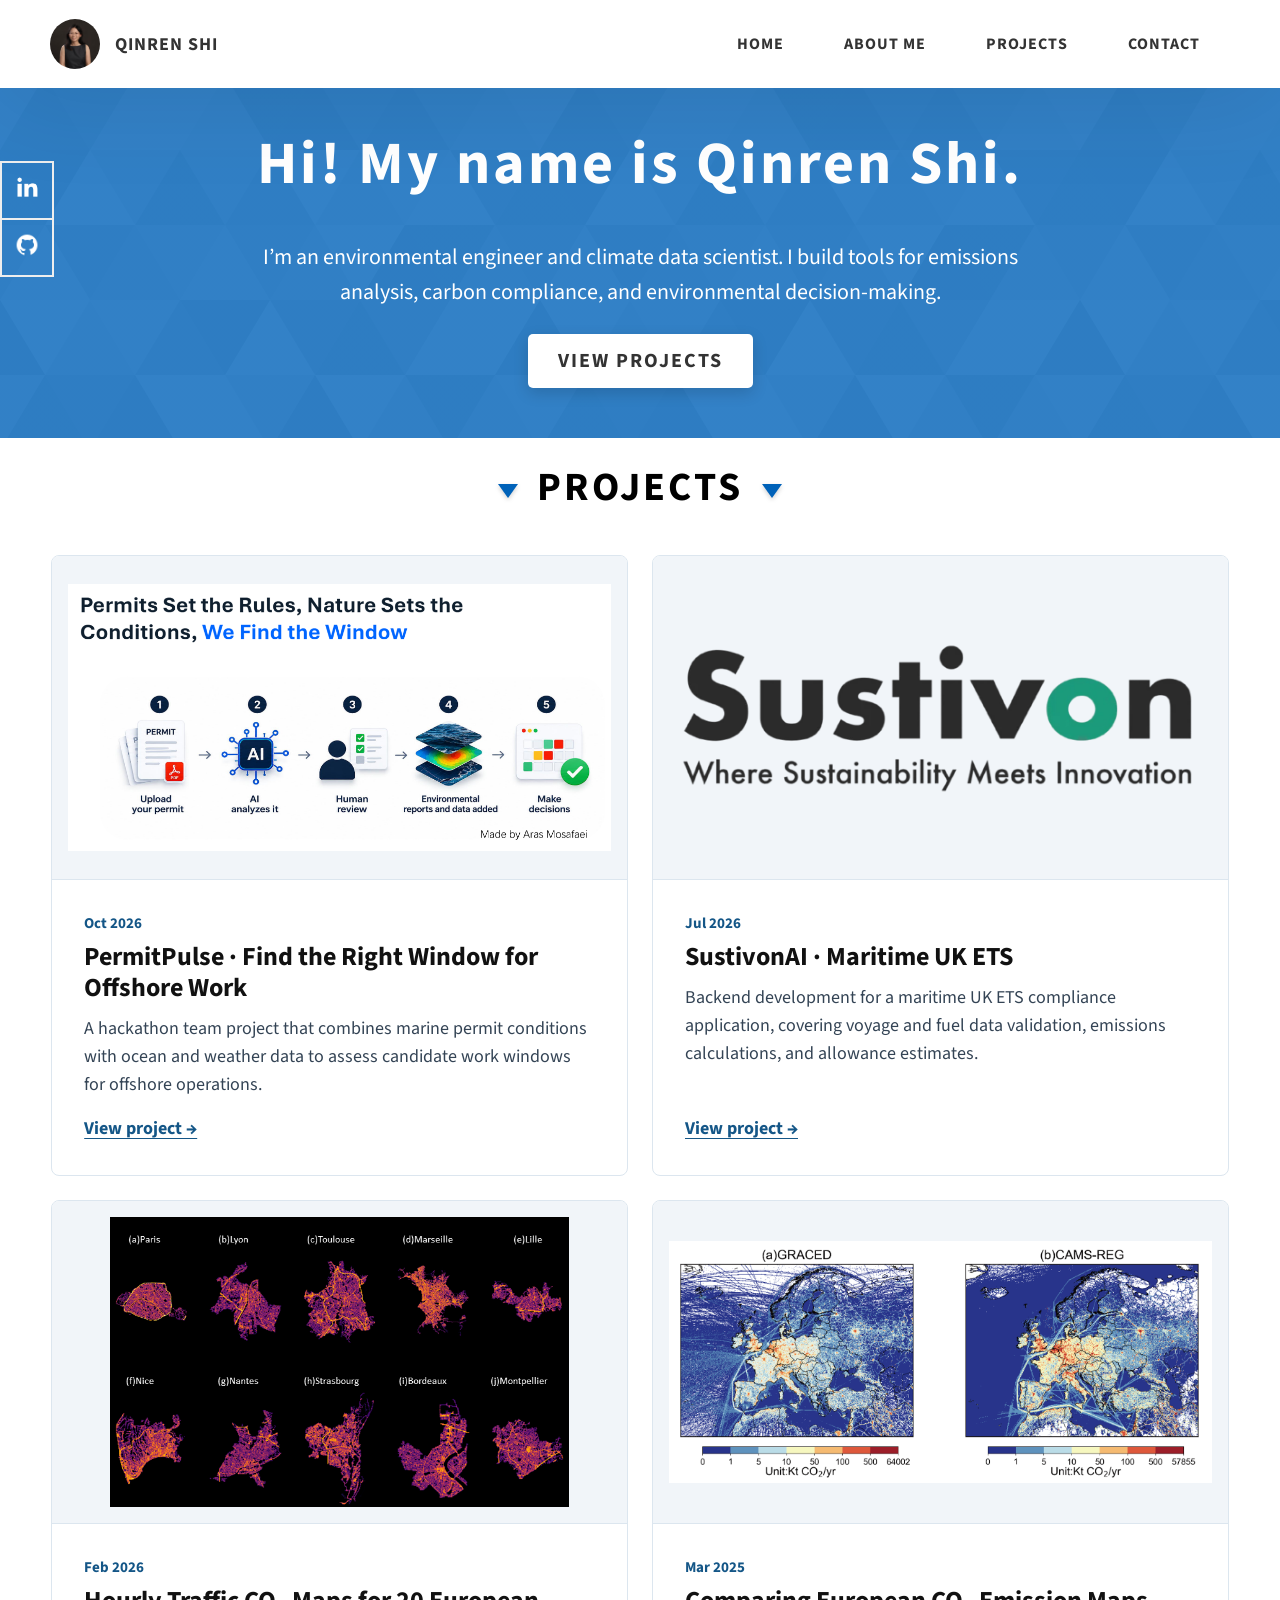
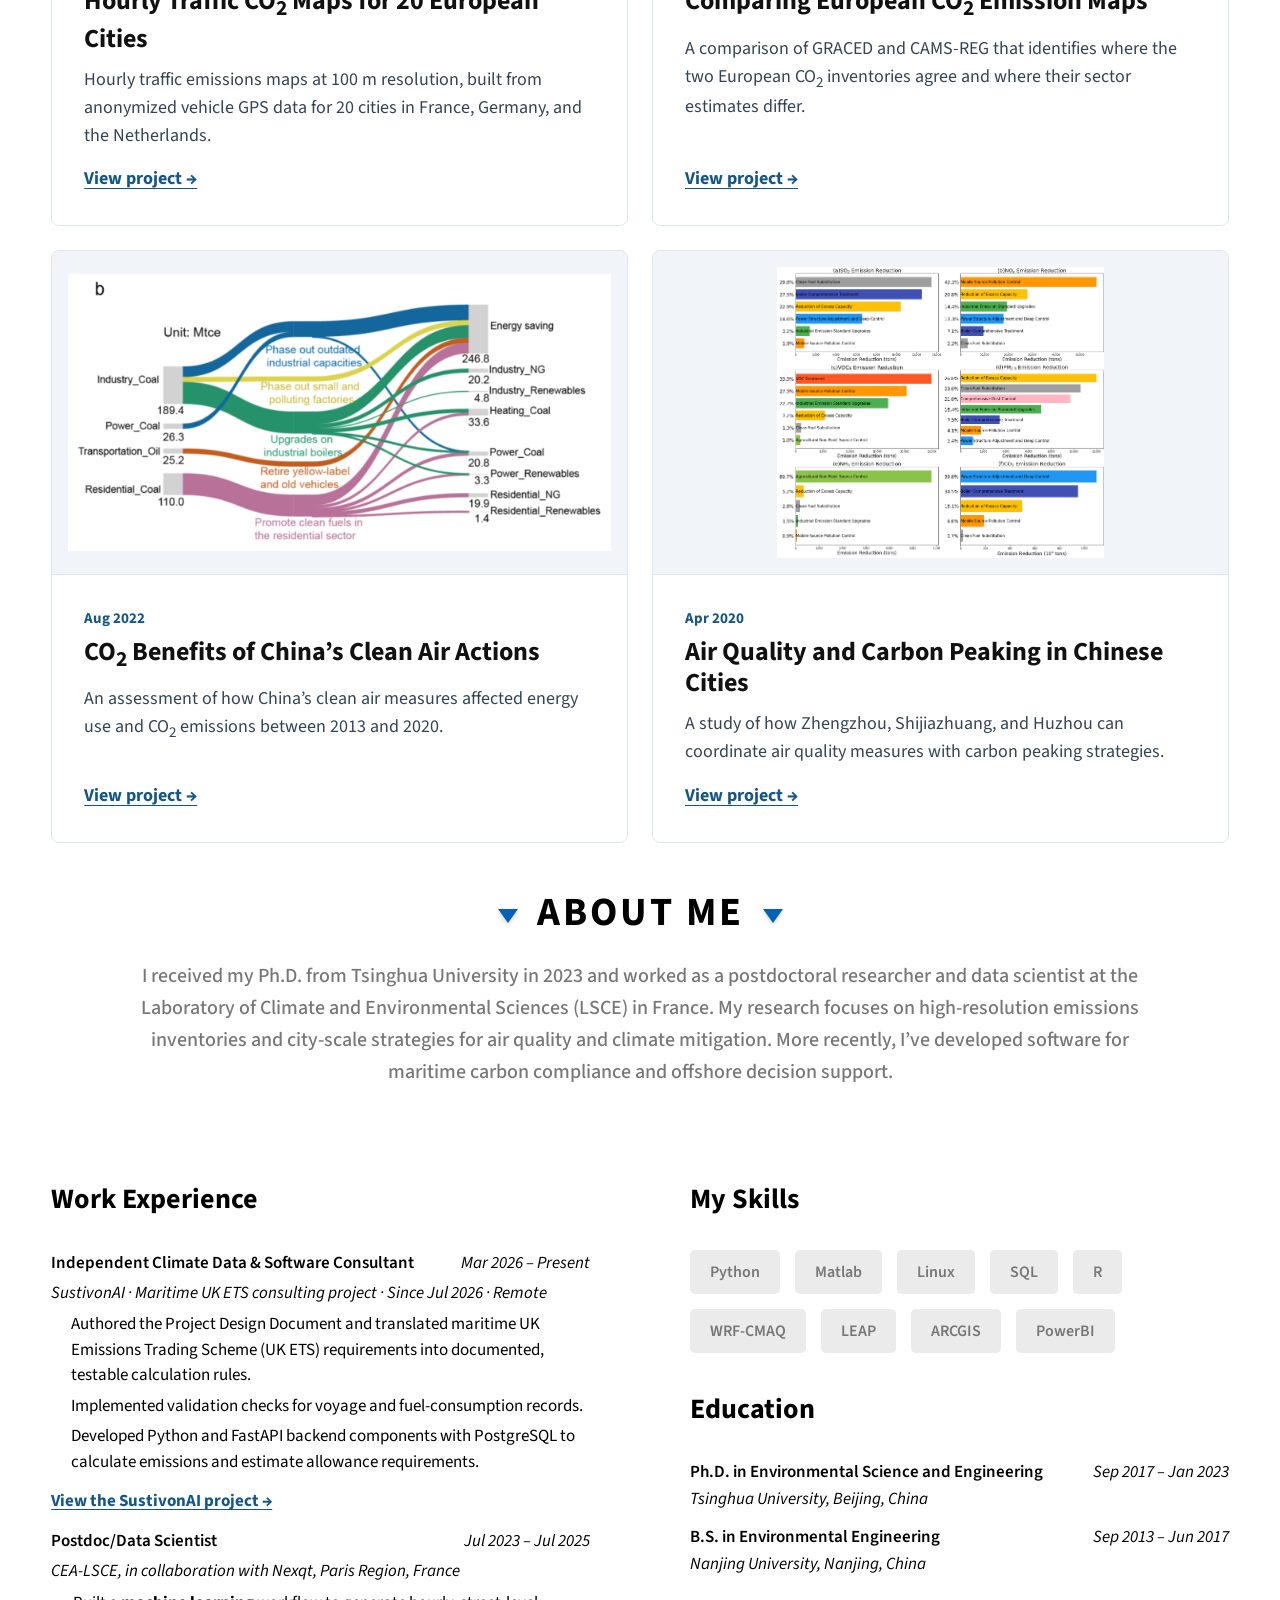
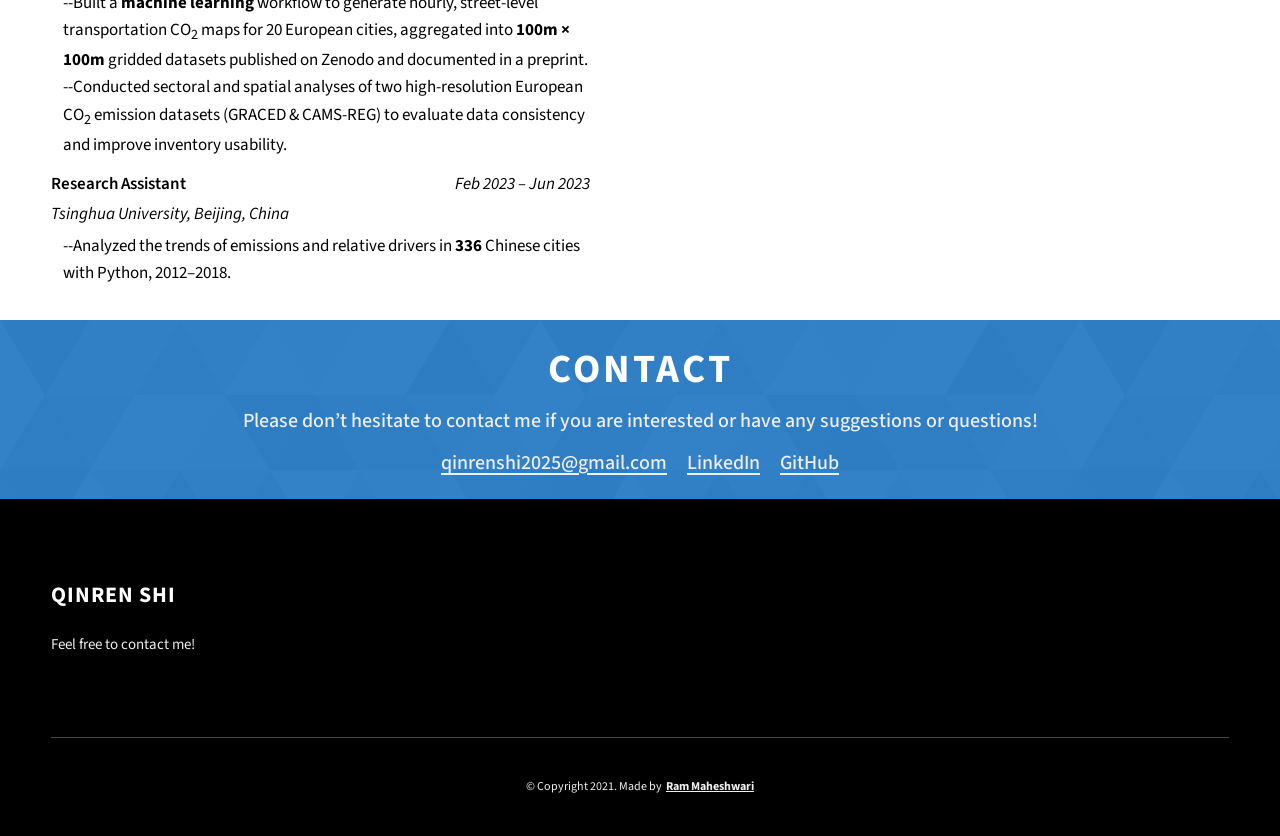
==== index.html @ 3abb85de "Publish Qinren Shi portfolio" ====
<!DOCTYPE html>
<html lang="en">
  <head>
    <meta charset="UTF-8" />
    <meta name="viewport" content="width=device-width, initial-scale=1.0" />
    <meta http-equiv="X-UA-Compatible" content="ie=edge" />
    <title>Qinren Shi | Climate Data &amp; Software</title>
    <meta name="description" content="Qinren Shi’s portfolio of climate data research, carbon accounting software, and maritime decision-support projects." />

    <link rel="stylesheet" href="css/style.css" />
    <link rel="stylesheet" href="css/portfolio.css" />

    <link rel="preconnect" href="https://fonts.googleapis.com" />
    <link rel="preconnect" href="https://fonts.gstatic.com" crossorigin />
    <link
      href="https://fonts.googleapis.com/css2?family=Source+Sans+Pro:wght@400;600;700;900&display=swap"
      rel="stylesheet"
    />
  </head>
  <body>
    <header class="header">
      <div class="header__content">
        <div class="header__logo-container">
          <div class="header__logo-img-cont">
            <img
              src="./assets/jpeg/QINREN.jpg"
              alt="Qinren Shi"
              class="header__logo-img"
            />
          </div>
          <span class="header__logo-sub">Qinren Shi</span>
        </div>
        <div class="header__main">
          <ul class="header__links">
            <li class="header__link-wrapper">
              <a href="./index.html" class="header__link"> Home </a>
            </li>
            <li class="header__link-wrapper">
              <a href="./index.html#about" class="header__link">About me </a>
            </li>
            <li class="header__link-wrapper">
              <a href="./index.html#projects" class="header__link">
                Projects
              </a>
            </li>
            <li class="header__link-wrapper">
              <a href="./index.html#contact" class="header__link"> Contact </a>
            </li>
          </ul>
          <div class="header__main-ham-menu-cont">
            <img
              src="./assets/svg/ham-menu.svg"
              alt="hamburger menu"
              class="header__main-ham-menu"
            />
            <img
              src="./assets/svg/ham-menu-close.svg"
              alt="hamburger menu close"
              class="header__main-ham-menu-close d-none"
            />
          </div>
        </div>
      </div>
      <div class="header__sm-menu">
        <div class="header__sm-menu-content">
          <ul class="header__sm-menu-links">
            <li class="header__sm-menu-link">
              <a href="./index.html"> Home </a>
            </li>

            <li class="header__sm-menu-link">
              <a href="./index.html#about"> About me </a>
            </li>

            <li class="header__sm-menu-link">
              <a href="./index.html#projects"> Projects </a>
            </li>

            <li class="header__sm-menu-link">
              <a href="./index.html#contact"> Contact </a>
            </li>
          </ul>
        </div>
      </div>
    </header>
    
    <section class="home-hero">
      <div class="home-hero__content">
        <h1 class="heading-primary">Hi! My name is Qinren Shi.</h1>
        <div class="home-hero__info">
          <p class="text-primary">
            I’m an environmental engineer and climate data scientist. I build tools for emissions analysis, carbon compliance, and environmental decision-making.
          </p>
        </div>

        <div class="home-hero__cta">
          <a href="#projects" class="btn btn--bg">View projects</a>
        </div>
      </div>
      <div class="home-hero__socials">
        <div class="home-hero__social">
          <a href="https://www.linkedin.com/in/qinren-shi-18898a298" class="home-hero__social-icon-link">
            <img
              src="./assets/png/linkedin-ico.png"
              alt="LinkedIn"
              class="home-hero__social-icon"
            />
          </a>
        </div>
        <div class="home-hero__social">
          <a href="https://github.com/shlerylan" class="home-hero__social-icon-link home-hero__social-icon-link--bd-none">
            <img src="./assets/png/github-ico.png" alt="GitHub" class="home-hero__social-icon" />
          </a>
        </div>
      </div>
    </section>

    <section id="projects" class="projects sec-pad">
      <div class="main-container">
        <h2 class="heading heading-sec heading-sec__mb-bg">
          <span class="heading-sec__main">Projects
          </span>
        </h2>

        <div class="portfolio-projects">
          <article class="portfolio-project">
            <a class="portfolio-project__link" href="./project-permitpulse.html" aria-labelledby="project-permitpulse-title">
              <div class="portfolio-project__media">
                <img src="./assets/png/permitpulse-workflow.png" alt="PermitPulse workflow diagram by Aras Mosafaei, from permit upload to work-window assessment." loading="lazy" />
              </div>
              <div class="portfolio-project__body">
                <p class="portfolio-project__meta"><time datetime="2026-10">Oct 2026</time></p>
                <h3 class="portfolio-project__title" id="project-permitpulse-title">PermitPulse · Find the Right Window for Offshore Work</h3>
                <p>A hackathon team project that combines marine permit conditions with ocean and weather data to assess candidate work windows for offshore operations.</p>
                <span class="portfolio-project__action" aria-hidden="true">View project →</span>
              </div>
            </a>
          </article>

          <article class="portfolio-project">
            <a class="portfolio-project__link" href="./project-sustivon.html" aria-labelledby="project-sustivon-title">
              <div class="portfolio-project__media">
                <img src="./assets/webp/sustivon-logo.webp" alt="Sustivon company logo" width="600" height="172" loading="lazy" />
              </div>
              <div class="portfolio-project__body">
                <p class="portfolio-project__meta"><time datetime="2026-07">Jul 2026</time></p>
                <h3 class="portfolio-project__title" id="project-sustivon-title">SustivonAI · Maritime UK ETS</h3>
                <p>Backend development for a maritime UK ETS compliance application, covering voyage and fuel data validation, emissions calculations, and allowance estimates.</p>
                <span class="portfolio-project__action" aria-hidden="true">View project →</span>
              </div>
            </a>
          </article>

          <article class="portfolio-project">
            <a class="portfolio-project__link" href="./project-1.html" aria-labelledby="project-1-title">
              <div class="portfolio-project__media">
                <img src="./assets/png/essd.PNG" alt="Traffic carbon dioxide emissions mapped across European cities" loading="lazy" />
              </div>
              <div class="portfolio-project__body">
                <p class="portfolio-project__meta"><time datetime="2026-02">Feb 2026</time></p>
                <h3 class="portfolio-project__title" id="project-1-title">Hourly Traffic CO<sub>2</sub> Maps for 20 European Cities</h3>
                <p>Hourly traffic emissions maps at 100 m resolution, built from anonymized vehicle GPS data for 20 cities in France, Germany, and the Netherlands.</p>
                <span class="portfolio-project__action" aria-hidden="true">View project →</span>
              </div>
            </a>
          </article>

          <article class="portfolio-project">
            <a class="portfolio-project__link" href="./project-2.html" aria-labelledby="project-2-title">
              <div class="portfolio-project__media">
                <img src="./assets/png/CAMS_COMPARE.png" alt="Comparison of the GRACED and CAMS-REG emissions inventories" loading="lazy" />
              </div>
              <div class="portfolio-project__body">
                <p class="portfolio-project__meta"><time datetime="2025-03">Mar 2025</time></p>
                <h3 class="portfolio-project__title" id="project-2-title">Comparing European CO<sub>2</sub> Emission Maps</h3>
                <p>A comparison of GRACED and CAMS-REG that identifies where the two European CO<sub>2</sub> inventories agree and where their sector estimates differ.</p>
                <span class="portfolio-project__action" aria-hidden="true">View project →</span>
              </div>
            </a>
          </article>

          <article class="portfolio-project">
            <a class="portfolio-project__link" href="./project-3.html" aria-labelledby="project-3-title">
              <div class="portfolio-project__media">
                <img src="./assets/png/sankey.png" alt="Energy flows and emission changes associated with China’s clean air measures" loading="lazy" />
              </div>
              <div class="portfolio-project__body">
                <p class="portfolio-project__meta"><time datetime="2022-08">Aug 2022</time></p>
                <h3 class="portfolio-project__title" id="project-3-title">CO<sub>2</sub> Benefits of China’s Clean Air Actions</h3>
                <p>An assessment of how China’s clean air measures affected energy use and CO<sub>2</sub> emissions between 2013 and 2020.</p>
                <span class="portfolio-project__action" aria-hidden="true">View project →</span>
              </div>
            </a>
          </article>

          <article class="portfolio-project">
            <a class="portfolio-project__link" href="./project-4.html" aria-labelledby="project-4-title">
              <div class="portfolio-project__media">
                <img src="./assets/png/city1.png" alt="Air quality and carbon peaking pathways for three demonstration cities" loading="lazy" />
              </div>
              <div class="portfolio-project__body">
                <p class="portfolio-project__meta"><time datetime="2020-04">Apr 2020</time></p>
                <h3 class="portfolio-project__title" id="project-4-title">Air Quality and Carbon Peaking in Chinese Cities</h3>
                <p>A study of how Zhengzhou, Shijiazhuang, and Huzhou can coordinate air quality measures with carbon peaking strategies.</p>
                <span class="portfolio-project__action" aria-hidden="true">View project →</span>
              </div>
            </a>
          </article>
        </div>
      </div>
    </section>

    <section id="about" class="about sec-pad">
      <div class="main-container">
        <h2 class="heading heading-sec heading-sec__mb-med">
          <span class="heading-sec__main">About Me</span>
          <span class="heading-sec__sub">
            I received my Ph.D. from Tsinghua University in 2023 and worked as a postdoctoral researcher and data scientist at the Laboratory of Climate and Environmental Sciences (LSCE) in France. My research focuses on high-resolution emissions inventories and city-scale strategies for air quality and climate mitigation. More recently, I’ve developed software for maritime carbon compliance and offshore decision support.
          </span>
        </h2>

        <div class="about__content">
          <div class="about__content-main">
            <h3 class="about__content-title">Work Experience</h3>
            <div class="about__content-details">

              <div class="experience-item" id="sustivon">
                <div class="experience-header">
                  <h4 class="role">Independent Climate Data &amp; Software Consultant</h4>
                  <span class="date">Mar 2026 – Present</span>
                </div>
                <div class="org">SustivonAI · Maritime UK ETS consulting project · Since Jul 2026 · Remote</div>
                <ul class="bullets">
                  <li>Authored the Project Design Document and translated maritime UK Emissions Trading Scheme (UK ETS) requirements into documented, testable calculation rules.</li>
                  <li>Implemented validation checks for voyage and fuel-consumption records.</li>
                  <li>Developed Python and FastAPI backend components with PostgreSQL to calculate emissions and estimate allowance requirements.</li>
                </ul>
                <a class="portfolio-experience-link" href="./project-sustivon.html">View the SustivonAI project →</a>
              </div>

              <div class="experience-item">
                <div class="experience-header">
                  <h4 class="role">Postdoc/Data Scientist</h4>
                  <span class="date">Jul 2023 – Jul 2025</span>
                </div>
                <div class="org">CEA-LSCE, in collaboration with Nexqt, Paris Region, France</div>
                <ul class="bullets">
                  --Built a <strong>machine learning</strong> workflow to generate hourly, street-level transportation CO<sub>2</sub> maps for 20 European cities, aggregated into <strong>100m × 100m</strong> gridded datasets published on Zenodo and documented in a preprint.</li>
                  --Conducted sectoral and spatial analyses of two high-resolution European CO<sub>2</sub> emission datasets (GRACED & CAMS-REG) to evaluate data consistency and improve inventory usability.</li>
                  </ul>
              </div>

              <div class="experience-item">
                <div class="experience-header">
                  <h4 class="role">Research Assistant</h4>
                  <span class="date">Feb 2023 – Jun 2023</span>
                </div>
                <div class="org">Tsinghua University, Beijing, China</div>
                <ul class="bullets">
                  --Analyzed the trends of emissions and relative drivers in <strong>336</strong> Chinese cities with Python, 2012–2018.</li>
                </ul>
              </div>

            </div>
            <!-- <a href="./#contact" class="btn btn--med btn--theme dynamicBgClr"
              >Contact</a
            > -->
          </div>

          <div class="about__content-skills">
            <h3 class="about__content-title">My Skills</h3>
            <div class="skills">
              <div class="skills__skill">Python</div>
              <div class="skills__skill">Matlab</div>
              <div class="skills__skill">Linux</div>
              <div class="skills__skill">SQL</div>
              <div class="skills__skill">R</div>
              <div class="skills__skill">WRF-CMAQ</div>
              <div class="skills__skill">LEAP</div>
              <div class="skills__skill">ARCGIS</div>
              <div class="skills__skill">PowerBI</div>
              
            </div>

            <div class="education">
              <h3 class="about__content-title">Education</h3>
              <div class="education-item">
                <div class="education-header">
                  <h4 class="degree">Ph.D. in Environmental Science and Engineering</h4>
                  <span class="date">Sep 2017 – Jan 2023</span>
                </div>
                <div class="org">Tsinghua University, Beijing, China</div>
              </div>

              <div class="education-item">
                <div class="education-header">
                  <h4 class="degree">B.S. in Environmental Engineering</h4>
                  <span class="date">Sep 2013 – Jun 2017</span>
                </div>
                <div class="org">Nanjing University, Nanjing, China</div>
              </div>
            </div>
          </div>
        </div>
      </div>


    </section>

    <section id="contact" class="contact sec-pad dynamicBg">
      <div class="main-container">
        <h2 class="heading heading-sec">
          <span class="heading-sec__main heading-sec__main--lt">Contact</span>
        </h2>
        <div class="heading-sec__sub heading-sec__sub--lt">
          <p>Please don’t hesitate to contact me if you are interested or have any suggestions or questions!</p>
          <ul class="portfolio-contact-links">
            <li><a href="mailto:qinrenshi2025@gmail.com">qinrenshi2025@gmail.com</a></li>
            <li><a href="https://www.linkedin.com/in/qinren-shi-18898a298">LinkedIn</a></li>
            <li><a href="https://github.com/shlerylan">GitHub</a></li>
          </ul>
        </div>

        <!-- <div class="contact__form-container">
          <form action="#" class="contact__form">
            <div class="contact__form-field">
              <label class="contact__form-label" for="name">Name</label>
              <input
                required
                placeholder="Enter Your Name"
                type="text"
                class="contact__form-input"
                name="name"
                id="name"
              />
            </div>
            <div class="contact__form-field">
              <label class="contact__form-label" for="email">Email</label>
              <input
                required
                placeholder="Enter Your Email"
                type="text"
                class="contact__form-input"
                name="email"
                id="email"
              />
            </div>
            <div class="contact__form-field">
              <label class="contact__form-label" for="message">Message</label>
              <textarea
                required
                cols="30"
                rows="10"
                class="contact__form-input"
                placeholder="Enter Your Message"
                name="message"
                id="message"
              ></textarea>
            </div>
            <button type="submit" class="btn btn--theme contact__btn">
              Submit
            </button>
          </form>
        </div> -->
      </div>
    </section>
    
    <footer class="main-footer">
      <div class="main-container">
        <div class="main-footer__upper">
          <!-- <div class="main-footer__row main-footer__row-1">
            <h2 class="heading heading-sm main-footer__heading-sm">
              <span>Social</span>
            </h2>
            <div class="main-footer__social-cont">
              <a target="_blank" rel="noreferrer" href="#">
                <img
                  class="main-footer__icon"
                  src="./assets/png/linkedin-ico.png"
                  alt="icon"
                />
              </a>
              <a target="_blank" rel="noreferrer" href="#">
                <img
                  class="main-footer__icon"
                  src="./assets/png/github-ico.png"
                  alt="icon"
                />
              </a>
              <a target="_blank" rel="noreferrer" href="#">
                <img
                  class="main-footer__icon"
                  src="./assets/png/twitter-ico.png"
                  alt="icon"
                />
              </a>
              <a target="_blank" rel="noreferrer" href="#">
                <img
                  class="main-footer__icon"
                  src="./assets/png/yt-ico.png"
                  alt="icon"
                />
              </a>
              <a target="_blank" rel="noreferrer" href="#">
                <img
                  class="main-footer__icon main-footer__icon--mr-none"
                  src="./assets/png/insta-ico.png"
                  alt="icon"
                />
              </a>
            </div>
          </div> -->
          <div class="main-footer__row main-footer__row-2">
            <h4 class="heading heading-sm text-lt">Qinren Shi</h4>
            <p class="main-footer__short-desc">
              Feel free to contact me!
            </p>
          </div>
        </div>

        <!-- If you give me some credit or shoutout here by linking to my website, then it will be a big thing for me and will help me a lot :) -->
        <div class="main-footer__lower">
          &copy; Copyright 2021. Made by
          <a rel="noreferrer" target="_blank" href="https://rammaheshwari.com"
            >Ram Maheshwari</a
          >
        </div>
      </div>
    </footer>

    <script src="./index.js"></script>
  </body>
</html>
---- css/style.css ----
/*
0 - 600px:      Phone
600 - 900px:    Tablet portrait
900 - 1200px:   Tablet landscape
[1200 - 1800] is where our normal styles apply
1800px + :      Big desktop
$breakpoint arguement choices:
- phone
- tab-port
- tab-land
- big-desktop

Inside media queries 1em is always 16px i.e 1em = 16px at every screen size only inside media queries
*/
*,
*::after,
*::before {
  margin: 0;
  padding: 0;
  box-sizing: inherit;
  font-family: inherit;
}

html {
  font-size: 62.5%;
  scroll-behavior: smooth;
}
@media only screen and (max-width: 75em) {
  html {
    font-size: 59%;
  }
}
@media only screen and (max-width: 56.25em) {
  html {
    font-size: 56%;
  }
}
@media only screen and (min-width: 112.5em) {
  html {
    font-size: 65%;
  }
}

body {
  box-sizing: border-box;
  position: relative;
  line-height: 1.5;
  font-family: sans-serif;
  overflow-x: hidden;
  overflow-y: scroll;
  font-family: "Source Sans Pro", sans-serif;
}

a {
  text-decoration: none;
  color: inherit;
}

li {
  list-style: none;
}

input:focus,
button:focus,
a:focus,
textarea:focus {
  outline: none;
}

button {
  border: none;
  cursor: pointer;
}

textarea {
  resize: none;
}

.heading-primary {
  font-size: 6rem;
  /* text-transform: uppercase; */
  letter-spacing: 3px;
  text-align: center;
}
@media only screen and (max-width: 37.5em) {
  .heading-primary {
    font-size: 4.5rem;
  }
}

.heading-primary-project {
  font-size: 4rem;
  letter-spacing: 0.2px;
  text-align: center;
}
@media only screen and (max-width: 45em) {
  .heading-primary {
    font-size: 4.5rem;
  }
}


.heading-sec__mb-bg {
  margin-bottom: 2rem;
}
@media only screen and (max-width: 56.25em) {
  .heading-sec__mb-bg {
    margin-bottom: 2rem;
  }
}
.heading-sec__mb-med {
  margin-bottom: 9rem;
}
@media only screen and (max-width: 56.25em) {
  .heading-sec__mb-med {
    margin-bottom: 8rem;
  }
}

.heading-sec__main {
  display: block;
  font-size: 4rem;
  text-transform: uppercase;
  letter-spacing: 1px;
  letter-spacing: 3px;
  text-align: center; 
  /* margin-bottom: 3.5rem;   */
  margin-bottom: 0.5rem;
  position: relative;
}
.heading-sec__main--lt {
  color: #fff;
}
.heading-sec__main--lt::after {
  content: "";
  background: #fff !important;
}

/* .heading-sec__main::after {
  content: "";
  position: absolute;
  top: calc(100% + 1.5rem);
  height: 5px;
  width: 3rem;
  background: #0062b9;
  left: 50%;
  transform: translateX(-50%);
  border-radius: 5px;
}
@media only screen and (max-width: 37.5em) {
  .heading-sec__main::after {
    top: calc(100% + 1.2rem);
  } */


.heading-sec__sub {
  display: block;
  text-align: center;
  color: #777;
  font-size: 5rem;
  font-weight: 500;
  max-width: 80rem;
  margin: auto;
  line-height: 1.6;
}
@media only screen and (max-width: 37.5em) {
  .heading-sec__sub {
    font-size: 3rem;
  }
}

/* 只调 About 的简介字号 */
#about .heading-sec__sub{
  font-size: 2rem;      /* 桌面端更合适的大小 */
}
@media (max-width: 37.5em){
  #about .heading-sec__sub{ font-size: 1.8rem; } /* 小屏 */
}




.heading-sec__sub--lt {
  color: #eee;
  font-size: 2rem;

}

.heading-sm {
  font-size: 2.2rem;
  text-transform: uppercase;
  letter-spacing: 1px;
}

.main-container {
  max-width: 120rem;
  margin: auto;
  width: 92%;
}

.btn {
  background: #fff;
  color: #333;
  text-transform: uppercase;
  letter-spacing: 2px;
  display: inline-block;
  font-weight: 700;
  border-radius: 5px;
  box-shadow: 0 5px 15px 0 rgba(0, 0, 0, 0.15);
  transition: transform 0.3s;
}
.btn:hover {
  transform: translateY(-3px);
}
.btn--bg {
  padding: 1.5rem 8rem;
  font-size: 2rem;
}
.btn--med {
  padding: 1.5rem 5rem;
  font-size: 1.6rem;
}
.btn--theme {
  background: #0062b9;
  color: #fff;
}
.btn--theme-inv {
  color: #0062b9;
  background: #fff;
  border: 2px solid #0062b9;
  box-shadow: none;
  padding: calc(1.5rem - 2px) calc(5rem - 2px);
}

.sec-pad {
  padding: 2rem 0;
}
@media only screen and (max-width: 56.25em) {
  .sec-pad {
    padding: 8rem 0;
  }
}

.text-primary {
  color: #fff;
  font-size: 2.2rem;
  text-align: center;
  width: 100%;
  line-height: 1.6;
}
@media only screen and (max-width: 37.5em) {
  .text-primary {
    font-size: 2rem;
  }
}

.text-primary-cities {
  color: #0b0788;
  font-size: 2.0rem;
  text-align: center;
  width: 100%;
  line-height: 1.6;
}
@media only screen and (max-width: 37.5em) {
  .text-primary {
    font-size: 2rem;
  }
}


.d-none {
  display: none;
}

.home-hero {
  color: #fff;
  background: linear-gradient(to right, rgba(0, 98, 185, 0.8), rgba(0, 98, 185, 0.8)), url(../assets/svg/common-bg.svg);
  background-position: center; 
  /* height: 100vh;
  min-height: 80rem;
  max-height: 120rem; */
  min-height: 32rem;
  height: 23vh;
  max-height: 36rem;
  position: relative;
}


@media only screen and (max-width: 37.5em) {
  .home-hero {
    height: unset;
    min-height: unset;
  }
}
.home-hero__socials {
  position: absolute;
  top: 50%;
  border: 2px solid #eee;
  border-left: 2px solid #eee;
  transform: translateY(-50%);
}
@media only screen and (max-width: 56.25em) {
  .home-hero__socials {
    display: none;
  }
}
.home-hero__mouse-scroll-cont {
  position: absolute;
  bottom: 3%;
  left: 50%;
  transform: translateX(-50%);
}
@media only screen and (max-width: 37.5em) {
  .home-hero__mouse-scroll-cont {
    display: none;
  }
}
.home-hero__social {
  width: 5rem;
}
.home-hero__social-icon-link {
  width: 100%;
  display: block;
  padding: 1.2rem;
  border-bottom: 2px solid #eee;
  transition: background 0.3s;
}
.home-hero__social-icon-link:hover {
  background: rgba(255, 255, 255, 0.1);
}
.home-hero__social-icon-link--bd-none {
  border-bottom: 0;
}
.home-hero__social-icon {
  width: 100%;
}
.home-hero__content {
  position: absolute;
  top: 59%;
  left: 50%;
  transform: translate(-50%, -50%);
  max-width:120rem;
  width: 92%;
}
@media only screen and (max-width: 37.5em) {
  .home-hero__content {
    padding: 19rem 0 13rem 0;
    margin: auto;
    position: static;
    transform: translate(0, 0);
  }
}
.home-hero__info {
  margin: 3rem auto 0 auto;
  max-width: 80rem;
}
.home-hero__cta {
  margin-top: 5rem;
  text-align: center;
}

.about {
  background: rgb(255, 255, 255);
}
.about__content {
  display: grid;
  grid-template-columns: 1fr 1fr;
  grid-gap: 10rem;
}
@media only screen and (max-width: 56.25em) {
  .about__content {
    grid-template-columns: 1fr;
    grid-gap: 8rem;
  }
}
.about__content-title {
  font-weight: 700;
  font-size: 2.8rem;
  margin-bottom: 3rem;
}
@media only screen and (max-width: 37.5em) {
  .about__content-title {
    font-size: 2.4rem;
  }
}
.about__content-details-para {
  font-size: 1.8rem;
  color: grey;
  max-width: 60rem;
  line-height: 1.7;
  margin-bottom: 1rem;
}
.about__content-details-para--hl {
  font-weight: 700;
  margin: 0 3px;
}
.about__content-details-para:last-child {
  margin-bottom: 4rem;
}

.projects__row {
  display: grid;
  grid-template-columns: 1.5fr 1fr;
  grid-gap: 5rem;
  margin-bottom: 11rem;
}
@media only screen and (max-width: 56.25em) {
  .projects__row {
    grid-template-columns: 1fr;
    grid-gap: 2rem;
    margin-bottom: 8rem;
  }
}
@media only screen and (max-width: 56.25em) {
  .projects__row {
    text-align: center;
  }
}
.projects__row:last-child {
  margin-bottom: 0;
}
.projects__row-img-cont {
  overflow: hidden;
}
.projects__row-img {
  width: 100%;
  display: block;
  object-fit: cover;
}
.projects__row-content {
  padding: 2rem 0;
  display: flex;
  justify-content: center;
  flex-direction: column;
  align-items: flex-start;
}
@media only screen and (max-width: 56.25em) {
  .projects__row-content {
    align-items: center;
  }
}
.projects__row-content-title {
  font-weight: 700;
  font-size: 2.8rem;
  margin-bottom: 2rem;
}
@media only screen and (max-width: 37.5em) {
  .projects__row-content-title {
    font-size: 2.4rem;
  }
}
.projects__row-content-desc {
  font-size: 1.8rem;
  color: grey;
  max-width: 60rem;
  line-height: 1.7;
  margin-bottom: 3rem;
}
@media only screen and (max-width: 37.5em) {
  .projects__row-content-desc {
    font-size: 1.7rem;
  }
}

.contact {
  background: linear-gradient(to right, rgba(0, 98, 185, 0.8), rgba(0, 98, 185, 0.8)), url(../assets/svg/common-bg.svg);
  background-size: cover;
  background-position: center;
}
.contact__form-container {
  box-shadow: 0 0 10px rgba(0, 0, 0, 0.1);
  background: white;
  padding: 4rem;
  margin-top: 6rem;
  max-width: 80rem;
  text-align: right;
  width: 95%;
  border-radius: 5px;
  margin: 5rem auto 0 auto;
}
@media only screen and (max-width: 37.5em) {
  .contact__form-container {
    padding: 3rem;
  }
}
.contact__form-field {
  margin-bottom: 4rem;
}
@media only screen and (max-width: 37.5em) {
  .contact__form-field {
    margin-bottom: 3rem;
  }
}
.contact__form-label {
  color: #666;
  font-size: 1.4rem;
  letter-spacing: 1px;
  font-weight: 700;
  margin-bottom: 1rem;
  display: block;
  text-align: left;
}
.contact__form-input {
  color: #333;
  padding: 2rem;
  width: 100%;
  border: 1px solid rgb(235, 235, 235);
  font-size: 1.6rem;
  letter-spacing: 0px;
  background: #f0f0f0;
  border-radius: 5px;
  font-weight: 600;
  /* Code for Modern Browsers */
}
.contact__form-input::placeholder {
  color: #999;
  font-weight: 600;
  font-size: 1.6rem;
}
.contact__form-input {
  /* Code for WebKit, Blink, Edge */
}
.contact__form-input::-webkit-input-placeholder {
  color: #999;
  font-weight: 600;
  font-size: 1.6rem;
}
.contact__form-input {
  /* Code for Internet Explorer 10-11 */
}
.contact__form-input:-ms-input-placeholder {
  color: #999;
  font-weight: 600;
  font-size: 1.6rem;
}
.contact__form-input {
  /* Code for Microsoft Edge */
}
.contact__form-input::-ms-input-placeholder {
  color: #999;
  font-weight: 600;
  font-size: 1.6rem;
}
.contact__form-input {
  /* Code for Mozilla Firefox 4 to 18 */
}
.contact__form-input:-moz-placeholder {
  opacity: 1;
  color: #999;
  font-weight: 600;
  font-size: 1.6rem;
}
.contact__form-input {
  /* Code for Mozilla Firefox 19+ */
}
.contact__form-input::-moz-placeholder {
  opacity: 1;
  color: #999;
  font-weight: 600;
  font-size: 1.6rem;
}
.contact__btn {
  width: 30%;
  padding: 2rem 4rem;
  font-size: 1.6rem;
}
@media only screen and (max-width: 45em) {
  .contact__btn {
    width: 100%;
  }
}

.project-cs-hero {
  color: #fff;
  background: linear-gradient(to right, rgba(0, 98, 185, 0.8), rgba(0, 98, 185, 0.8)), url(../assets/svg/common-bg.svg);
  background-size: cover;
  background-position: center;
  position: relative;
}
@media only screen and (max-width: 45em) {
  .project-cs-hero {
    height: unset;
    min-height: unset;
  }
}
.project-cs-hero__content {
  padding: 16rem 0 10rem 0;  /*控制蓝条高度 */
  max-width: 120rem;
  width: 92%;
  margin: auto;
}
@media only screen and (max-width: 45em) {
  .project-cs-hero__content {
    padding: 19rem 0 5rem 0;
    margin: auto;
    position: static;
    transform: translate(0, 0);
  }
}
.project-cs-hero__info {
  margin: 3rem auto 0 auto;
  max-width: 80rem;
}
.project-cs-hero__cta {
  margin-top: 5rem;
  text-align: center;
}

.project-details__content {
  padding: 1rem 0;
  max-width: 120rem;
  margin: auto;
}
.project-details__content-title {
  font-weight: 700;
  font-size: 2.8rem;
  margin-bottom: 3rem;
}
@media only screen and (max-width: 45em) {
  .project-details__content-title {
    font-size: 2.4rem;
  }
}
.project-details__showcase-img-cont {
  width: 50%;
  text-align: center;
  margin: 0 auto 0rem;
}
.project-details__showcase-img {
  width: 80%;
  text-align: center;
  margin: 0 auto 0rem;
}
.project-details__content-main {
  width: 100%;
  max-width: 120rem;  /* width· */
  margin: auto;
}
.project-details__desc {
  margin: 0 0 7rem 0;
}
.project-details__desc-para {
  font-size: 2rem;
  line-height: 1.7;
  color: black;
  margin-bottom: 2rem;
}
.project-details__tools-used {
  margin: 0 0 7rem 0;
}
.project-details__tools-used-list {
  display: flex;
  flex-wrap: wrap;
}
.project-details__tools-used-item {
  padding: 1rem 2rem;
  margin-bottom: 1.5rem;
  margin-right: 1.5rem;
  font-size: 1.6rem;
  background: rgba(153, 153, 153, 0.2);
  border-radius: 5px;
  font-weight: 600;
  color: #777;
}
.project-details__links {
  margin: 0 0;
}
.project-details__links-btn {
  margin-right: 2rem;
}
@media only screen and (max-width: 37.5em) {
  .project-details__links-btn {
    margin-right: 0;
    width: 70%;
    margin-bottom: 2rem;
    text-align: center;
  }
}
.project-details__links-btn:last-child {
  margin: 0;
}
@media only screen and (max-width: 37.5em) {
  .project-details__links-btn:last-child {
    margin: 0;
  }
}

.header {
  position: fixed;
  width: 100%;
  z-index: 1000;
  background: #000;
  background: #fff;
  box-shadow: 0 10px 100px rgba(0, 0, 0, 0.1);
}
.header__content {
  display: flex;
  align-items: center;
  justify-content: space-between;
  padding: 1rem 5rem;
}
@media only screen and (max-width: 56.25em) {
  .header__content {
    padding: 0 2rem;
  }
}
.header__logo-container {
  display: flex;
  align-items: center;
  cursor: pointer;
  color: #333;
  transition: color 0.3s;
}
.header__logo-container:hover {
  color: #0062b9;
}
.header__logo-img-cont {
  width: 5rem;
  height: 5rem;
  border-radius: 50px;
  overflow: hidden;
  margin-right: 1.5rem;
  background: #0062b9;
}
@media only screen and (max-width: 56.25em) {
  .header__logo-img-cont {
    width: 4.5rem;
    height: 4.5rem;
    margin-right: 1.2rem;
  }
}
.header__logo-img {
  width: 100%;
  height: 100%;
  object-fit: cover;
  object-position: center;
  display: block;
}
.header__logo-sub {
  font-size: 1.8rem;
  text-transform: uppercase;
  font-weight: 700;
  letter-spacing: 1px;
}
.header__links {
  display: flex;
}
@media only screen and (max-width: 37.5em) {
  .header__links {
    display: none;
  }
}
.header__link {
  padding: 2.2rem 3rem;
  display: inline-block;
  font-size: 1.6rem;
  color: #333;
  text-transform: uppercase;
  letter-spacing: 1px;
  font-weight: 700;
  transition: color 0.3s;
}
.header__link:hover {
  color: #0062b9;
}
@media only screen and (max-width: 56.25em) {
  .header__link {
    padding: 3rem 1.8rem;
    font-size: 1.5rem;
  }
}
.header__main-ham-menu-cont {
  display: none;
  width: 3rem;
  padding: 2.2rem 0;
}
@media only screen and (max-width: 37.5em) {
  .header__main-ham-menu-cont {
    display: block;
  }
}
.header__main-ham-menu {
  width: 100%;
}
.header__main-ham-menu-close {
  width: 100%;
}
.header__sm-menu {
  background: #fff;
  position: absolute;
  width: 100%;
  top: 100%;
  visibility: hidden;
  opacity: 0;
  transition: all 0.3s;
  box-shadow: 0px 5px 5px 0px rgba(0, 0, 0, 0.1);
  -webkit-box-shadow: 0px 5px 5px 0px rgba(0, 0, 0, 0.1);
  -moz-box-shadow: 0px 5px 5px 0px rgba(0, 0, 0, 0.1);
}
.header__sm-menu--active {
  visibility: hidden;
  opacity: 0;
}
@media only screen and (max-width: 37.5em) {
  .header__sm-menu--active {
    visibility: visible;
    opacity: 1;
  }
}
.header__sm-menu-link a {
  display: block;
  text-decoration: none;
  padding: 2.5rem 3rem;
  font-size: 1.6rem;
  color: #333;
  text-align: right;
  border-bottom: 1px solid #eee;
  font-weight: 700;
  text-transform: uppercase;
  letter-spacing: 2px;
  transition: color 0.3s;
}
.header__sm-menu-link a:hover {
  color: #0062b9;
}
.header__sm-menu-link:first-child a {
  border-top: 1px solid #eee;
}
.header__sm-menu-link-last {
  border-bottom: 0;
}

.main-footer {
  background: #000;
  color: #fff;
}
.main-footer__upper {
  display: flex;
  justify-content: space-between;
  padding: 8rem 0;
}
@media only screen and (max-width: 56.25em) {
  .main-footer__upper {
    padding: 6rem 0;
  }
}
@media only screen and (max-width: 37.5em) {
  .main-footer__upper {
    display: block;
  }
}
.main-footer__row-1 {
  order: 2;
}
@media only screen and (max-width: 56.25em) {
  .main-footer__row-1 {
    margin-bottom: 5rem;
  }
}
.main-footer__row-2 {
  width: 40%;
  order: 1;
  max-width: 50rem;
}
@media only screen and (max-width: 56.25em) {
  .main-footer__row-2 {
    width: 100%;
  }
}
.main-footer__short-desc {
  margin-top: 2rem;
  color: #eee;
  font-size: 1.5rem;
  line-height: 1.7;
}
.main-footer__social-cont {
  margin-top: 2rem;
}
.main-footer__icon {
  margin-right: 1rem;
  width: 2.5rem;
}
.main-footer__icon--mr-none {
  margin-right: 0;
}
.main-footer__lower {
  padding: 4rem 0;
  border-top: 1px solid #444;
  color: #eee;
  font-size: 1.2rem;
  text-align: left;
  text-align: center;
}
.main-footer__lower a {
  text-decoration: underline;
  font-weight: bold;
  margin-left: 2px;
}
@media only screen and (max-width: 56.25em) {
  .main-footer__lower {
    padding: 3.5rem 0;
  }
}

.skills {
  display: flex;
  flex-wrap: wrap;
}
.skills__skill {
  padding: 1rem 2rem;
  margin-bottom: 1.5rem;
  margin-right: 1.5rem;
  font-size: 1.6rem;
  background: rgba(153, 153, 153, 0.2);
  border-radius: 5px;
  font-weight: 600;
  color: #777;
}

.mouse {
  width: 25px;
  height: 40px;
  border: 2px solid #eee;
  border-radius: 60px;
  position: relative;
  overflow: hidden;
}
.mouse::before {
  content: "";
  width: 5px;
  height: 5px;
  position: absolute;
  top: 7px;
  left: 50%;
  transform: translateX(-50%);
  background-color: #eee;
  border-radius: 50%;
  opacity: 1;
  animation: wheel 1.3s infinite;
  -webkit-animation: wheel 1.3s infinite;
}

@keyframes wheel {
  to {
    opacity: 0;
    top: 27px;
  }
}
@-webkit-keyframes wheel {
  to {
    opacity: 0;
    top: 27px;
  }
}


/* 让 Work Experience 部分字体和段落一致 */
.experience-item {
  margin: 1.2rem 0;
  font-size: 1.7rem;          /* 和 about__content-details-para 一致 */
  line-height: 1.6;
  color: var(--clr-dark);   /* 用你主题里已有的文字颜色变量 */
}

.experience-header {
  display: flex;
  justify-content: space-between;
  align-items: baseline;
  margin-bottom: 0.3rem;
}

.experience-item .role {
  font-weight: 600;
  font-size: 1.7rem;       /* 稍微比正文大一点 */
  margin: 0;
}

.experience-item .date {
  font-size:1.7rem;
  font-style: italic;
  color: var(--clr-accent); /* 可以换成你主题里的次要颜色 */
}

.experience-item .org {
  font-style: italic;
  margin-bottom: 0.4rem;
}

.experience-item .bullets {
  margin: 0.5rem 0 0 1.2rem;
  padding: 0;
}

.experience-item .bullets li {
  margin: 0.5rem 0;
  line-height: 1.5;
}


.education {
  margin-top: 2rem;
}

.education-item {
  margin-bottom: 1.2rem;
  font-size: 1.7rem;
  line-height: 1.5;
}

.education-header {
  display: flex;
  justify-content: space-between;
  align-items: baseline;
  margin-bottom: 0.2rem;
  font-size: 1.9rem;
}

.education-header .degree {
  font-weight: 600;
  font-size: 1.7rem;
  margin: 0;
}

.education-header .date {
  font-size: 1.7rem;
  font-style: italic;
  color: var(--clr-accent);
}

.education .org {
  font-style: italic;
  margin-bottom: 0.3rem;
}


.project-cs-hero-small {
  color: #fff;
  background: linear-gradient(to right, rgba(0, 98, 185, 0.8), rgba(0, 98, 185, 0.8)), url(../assets/svg/common-bg.svg);
  background-size: cover;
  background-position: center;
  position: relative;
}

.hero{
  position:relative;
  min-height:10vh; /* 你的蓝框高度 */
}
.scroll-indicator{
  position:absolute; left:50%; bottom:24px; transform:translateX(-50%);
  width:0; height:0;
  border-left:14px solid transparent;
  border-right:14px solid transparent;
  border-top:18px solid rgba(184, 193, 197, 0.95); /* 白色向下三角 */
  animation:bounce 1.4s ease-in-out infinite;
  filter: drop-shadow(0 2px 2px rgba(0,0,0,.35));
}
@keyframes bounce{
  0%,100%{ transform:translate(-50%,0); opacity:.75 }
  50%    { transform:translate(-50%,-10px); opacity:1 }
}

.img-caption {
  text-align: center;
  font-size: 2rem;
  margin-top: 0.1rem;
  color: #555;
}


/* 让 About / Projects 的标题容器水平居中（避免加了左右 padding 后看着偏） */
#about .heading, #about .heading-sec,
#projects .heading, #projects .heading-sec{
  display: flex;
  justify-content: center;
  align-items: center;
  text-align: center;
}

/* 标题主文本变成“可居中”的块，并给左右箭头留空 */
#about .heading-sec__main,
#projects .heading-sec__main{
  position: relative;
  display: block;
  width: max-content;          /* 宽度以文字为准，便于精准居中 */
  margin-inline: auto;
  padding: 0 4.5rem;           /* 左右留空间放箭头，可按需调 */
}

/* 覆盖默认的“蓝色下划线”：把 ::after 改造成右侧箭头；::before 画左侧箭头 */
#about .heading-sec__main::before,
#about .heading-sec__main::after,
#projects .heading-sec__main::before,
#projects .heading-sec__main::after{
  content: "";
  position: absolute;
  top: 55%;
  width: 0; height: 0;
  border-left: 10px solid transparent;
  border-right:10px solid transparent;
  border-top: 14px solid #0062b9;   /* ▼ 下箭头颜色 */
  transform: translateY(-50%);
  animation: projectArrowDrop 1.4s ease-in-out infinite;
  filter: drop-shadow(0 2px 2px rgba(0,0,0,.18));
}

/* 左右各放一个 */
#about .heading-sec__main::before,
#projects .heading-sec__main::before{ left: .6rem; }
#about .heading-sec__main::after,
#projects .heading-sec__main::after { right:.6rem; }

/* 箭头上下轻微浮动动画 */
@keyframes projectArrowDrop{
  0%,100%{ transform: translateY(-50%); opacity:.85 }
  50%    { transform: translateY(calc(-50% + 8px)); opacity:1 }
}

/* 小屏可选隐藏箭头，避免拥挤 */
@media (max-width: 37.5em){
  #about .heading-sec__main::before,
  #about .heading-sec__main::after,
  #projects .heading-sec__main::before,
  #projects .heading-sec__main::after{ display:none; }
}

/* 让 About 的标题区域恢复“上下堆叠”，并保持居中 */
#about .heading,
#about .heading-sec{
  display: block;            /* 覆盖之前的 flex */
  text-align: center;
}

/* 标题本身：保持左右箭头、强制一行不换行并水平居中 */
#about .heading-sec__main{
  position: relative;
  display: inline-block;     /* 便于宽度按内容计算 */
  width: max-content;
  margin-inline: auto;
  white-space: nowrap;       /* ❗不要换行，避免 “ABOUT\nME” */
  padding: 0 4.5rem;         /* 给左右箭头留空间（按需调） */
}

/* 如果 About 也要左右箭头，保留你之前的箭头样式 */
#about .heading-sec__main::before,
#about .heading-sec__main::after{
  content:"";
  position:absolute; top:55%;
  width:0; height:0;
  border-left:10px solid transparent;
  border-right:10px solid transparent;
  border-top:14px solid #0062b9;  /* ▼ */
  transform:translateY(-50%);
  animation: projectArrowDrop 1.4s ease-in-out infinite;
  filter: drop-shadow(0 2px 2px rgba(0,0,0,.18));
}
#about .heading-sec__main::before{ left:.6rem; }
#about .heading-sec__main::after { right:.6rem; }

/* 简介回到标题下方，并控制宽度与间距 */
#about .heading-sec__sub{
  display:block;
  margin: 1.2rem auto 0;     /* 与标题的距离 */
  max-width: 100rem;          /* 你原来用的宽度 */
  line-height: 1.6;
  text-align: center;
}
---- css/portfolio.css ----
.home-hero {
  height: auto;
  min-height: 0;
  max-height: none;
}

.home-hero__content {
  position: static;
  transform: none;
  margin: 0 auto;
  padding: 12rem 0 5rem;
}

.home-hero__cta {
  margin-top: 2.4rem;
}

.home-hero__cta .btn {
  padding: 1.2rem 3rem;
}

@media (max-width: 56.25em) {
  .home-hero__content {
    padding-bottom: 2rem;
  }

  .home-hero__socials {
    position: static;
    display: flex;
    justify-content: center;
    padding-bottom: 2.4rem;
    border: 0;
    transform: none;
  }

  .home-hero__social-icon-link {
    border-bottom: 0;
  }
}

.portfolio-contact-links {
  display: flex;
  flex-wrap: wrap;
  justify-content: center;
  gap: 1rem 2rem;
  margin-top: 1rem;
}

.portfolio-contact-links a {
  text-decoration: underline;
  text-underline-offset: 0.2em;
}

.home-hero__social-icon-link:focus-visible,
.portfolio-contact-links a:focus-visible {
  outline: 2px solid #fff;
  outline-offset: 3px;
}

.portfolio-projects {
  display: grid;
  grid-template-columns: repeat(2, minmax(0, 1fr));
  gap: 2.4rem;
  margin-top: 3.2rem;
}

@media (max-width: 42em) {
  .portfolio-projects {
    grid-template-columns: 1fr;
  }
}

.portfolio-project__link {
  display: flex;
  flex-direction: column;
  height: 100%;
  overflow: hidden;
  border: 1px solid #dce6ef;
  border-radius: 8px;
  background: #fff;
}

.portfolio-project__link:hover,
.portfolio-project__link:focus-visible {
  outline: 2px solid #0062b9;
  outline-offset: 2px;
}

.portfolio-project__media {
  position: relative;
  aspect-ratio: 16 / 9;
  background: #f1f5f9;
  border-bottom: 1px solid #dce6ef;
}

.portfolio-project__media img {
  position: absolute;
  inset: 0;
  width: 100%;
  height: 100%;
  padding: 1.6rem;
  object-fit: contain;
}

.portfolio-project__body {
  display: flex;
  flex: 1;
  flex-direction: column;
  align-items: flex-start;
  padding: clamp(2rem, 3vw, 3.2rem);
  color: #344455;
  font-size: 1.8rem;
  line-height: 1.55;
}

.portfolio-project__meta {
  margin-bottom: 0.6rem;
  color: #145687;
  font-size: 1.5rem;
  font-weight: 700;
}

.portfolio-project__title {
  margin-bottom: 1.2rem;
  color: #111;
  font-size: 2.6rem;
  line-height: 1.2;
}

.portfolio-project__action,
.portfolio-experience-link {
  color: #145687;
  font-weight: 700;
  text-decoration: underline;
  text-underline-offset: 0.2em;
}

.portfolio-project__action {
  margin-top: auto;
  padding-top: 1.6rem;
}

.portfolio-experience-link {
  display: inline-block;
  margin-top: 0.8rem;
}

.portfolio-experience-link:focus-visible {
  outline: 2px solid #0062b9;
  outline-offset: 2px;
}

.project-cs-hero__content {
  display: flex;
  flex-direction: column;
  align-items: center;
  padding: 12rem 0 5rem;
  text-align: center;
}

.project-cs-hero__content .heading-primary-project {
  max-width: 96rem;
  font-size: clamp(2.8rem, 4vw, 4.5rem);
  line-height: 1.2;
}

.portfolio-detail__meta {
  margin-bottom: 1rem;
  font-size: 1.7rem;
  font-weight: 600;
}

.portfolio-detail__back {
  margin-bottom: 2rem;
  font-size: 1.7rem;
  font-weight: 600;
  text-decoration: underline;
  text-underline-offset: 0.2em;
}

.portfolio-detail__back:focus-visible {
  outline: 2px solid currentColor;
  outline-offset: 3px;
}

.project-cs-hero__cta {
  display: flex;
  flex-wrap: wrap;
  justify-content: center;
  gap: 1rem;
  margin-top: 2.4rem;
}

.project-cs-hero__cta .btn {
  padding: 1.2rem 3rem;
}

.portfolio-gallery {
  margin: 4rem 0;
}

.portfolio-gallery__figure {
  margin: 0 auto 3rem;
}

.portfolio-gallery__figure--portrait {
  max-width: 72rem;
}

.portfolio-gallery__figure a {
  display: block;
  border: 1px solid #dce6ef;
  border-radius: 8px;
  overflow: hidden;
}

.portfolio-gallery__figure a:focus-visible {
  outline: 2px solid #0062b9;
  outline-offset: 3px;
}

.portfolio-gallery__figure img {
  display: block;
  width: 100%;
  height: auto;
}

.portfolio-gallery__figure figcaption {
  margin-top: 0.8rem;
  color: #344455;
  font-size: 1.7rem;
  line-height: 1.5;
}

.portfolio-work-layout {
  display: grid;
  grid-template-columns: minmax(0, 1fr) minmax(0, 24rem);
  align-items: start;
  gap: 3.2rem;
  margin-bottom: 2rem;
}

@media (max-width: 48em) {
  .portfolio-work-layout {
    grid-template-columns: minmax(0, 1fr);
    gap: 0.8rem;
    margin-bottom: 3.2rem;
  }
}

.portfolio-work-photo {
  width: 100%;
  max-width: 24rem;
}

.portfolio-work-photo img {
  display: block;
  width: 100%;
  height: auto;
  border-radius: 8px;
}

.portfolio-work-photo figcaption {
  margin-top: 0.8rem;
  color: #344455;
  font-size: 1.5rem;
}

.portfolio-work-photo a {
  text-decoration: underline;
  text-underline-offset: 0.2em;
}

#projects,
#about,
#permitpulse-demo,
#sustivon {
  scroll-margin-top: 8rem;
}

#sustivon .experience-header {
  flex-wrap: wrap;
  column-gap: 1rem;
}

#sustivon .bullets {
  margin-left: 2rem;
  list-style: disc;
}
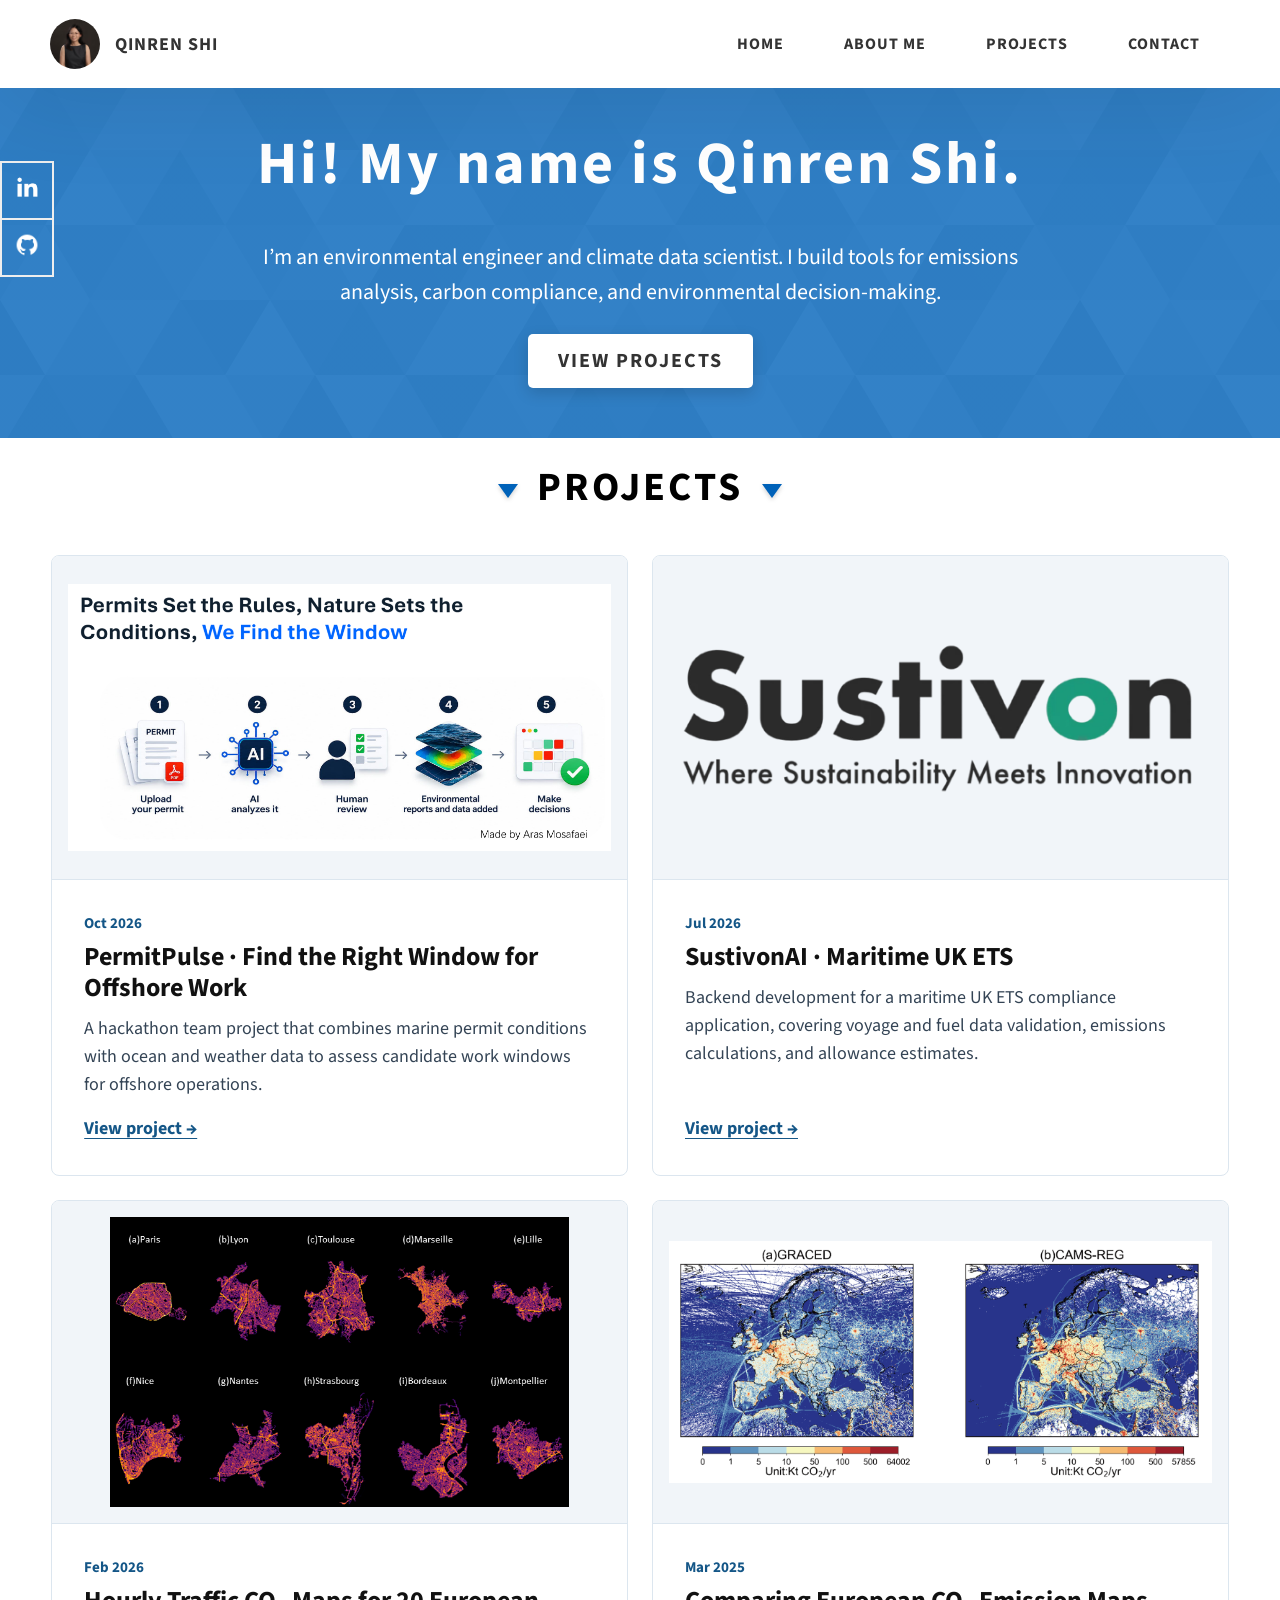
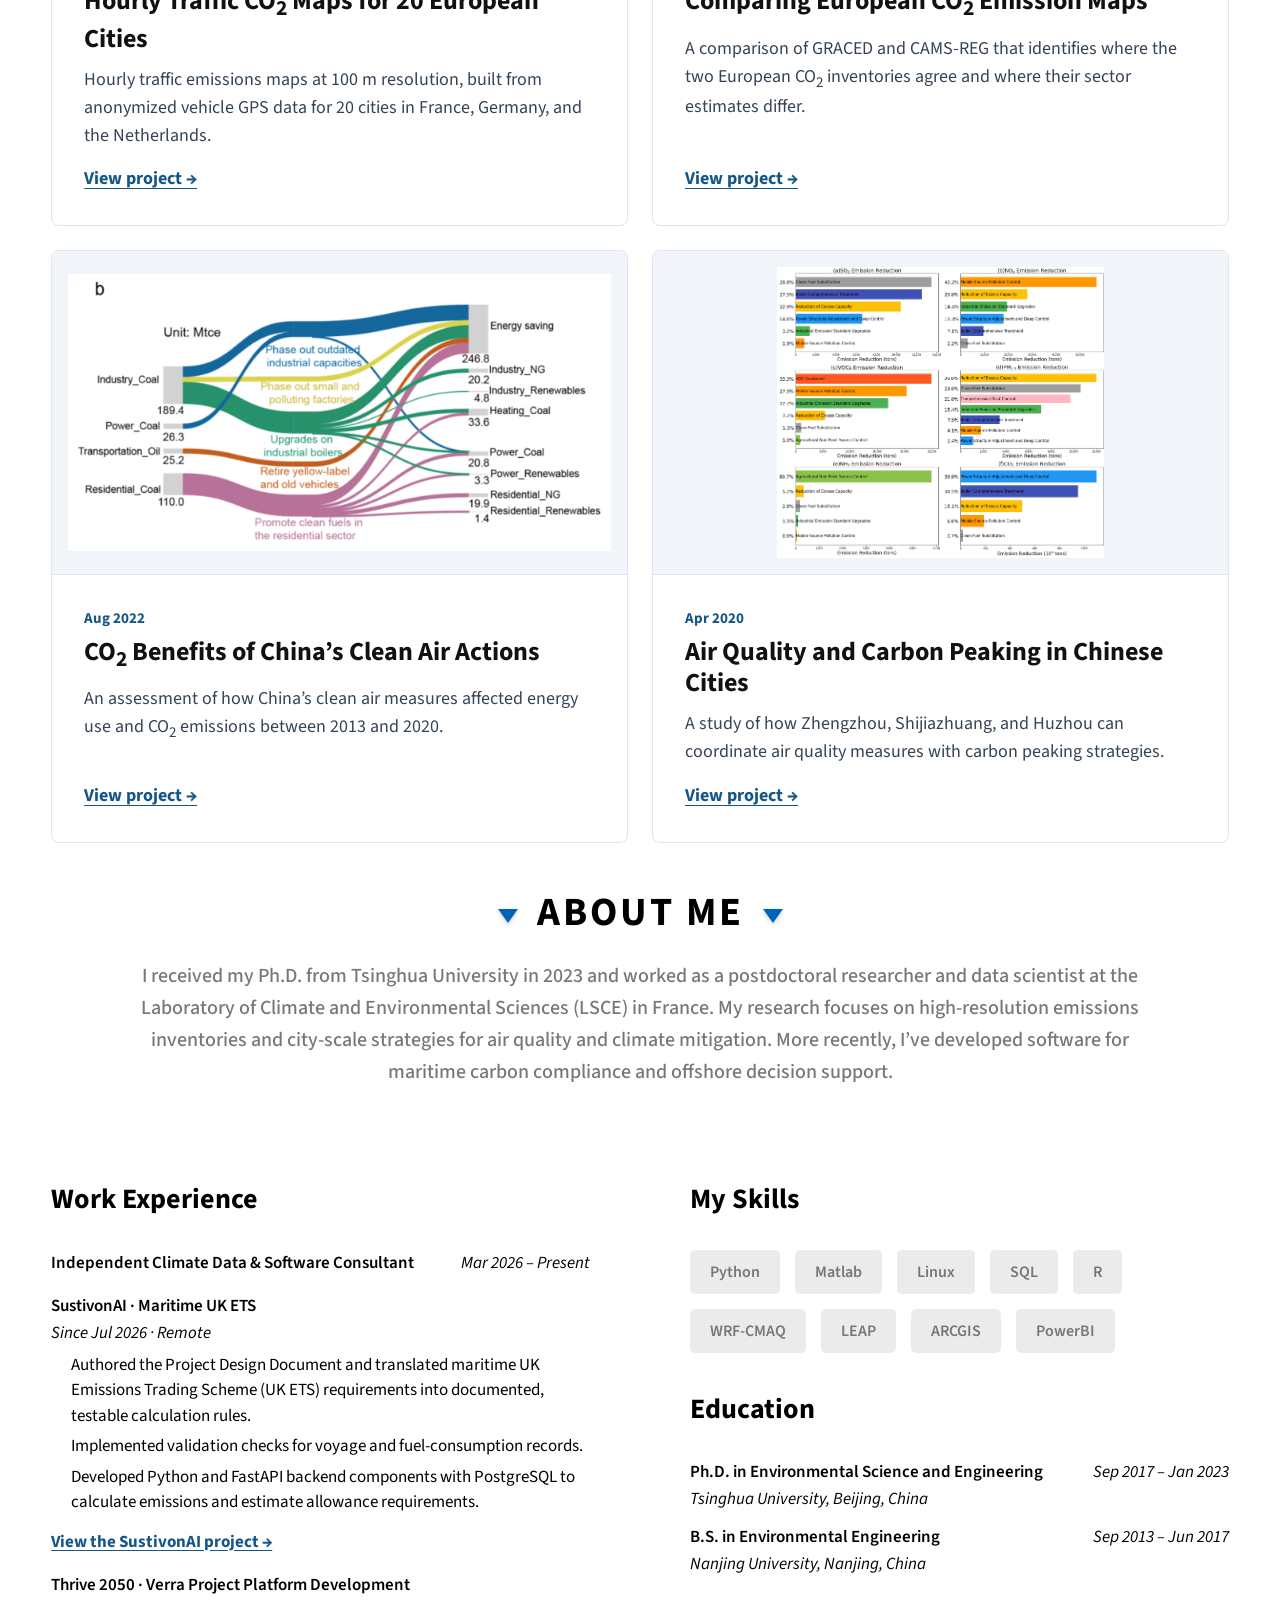
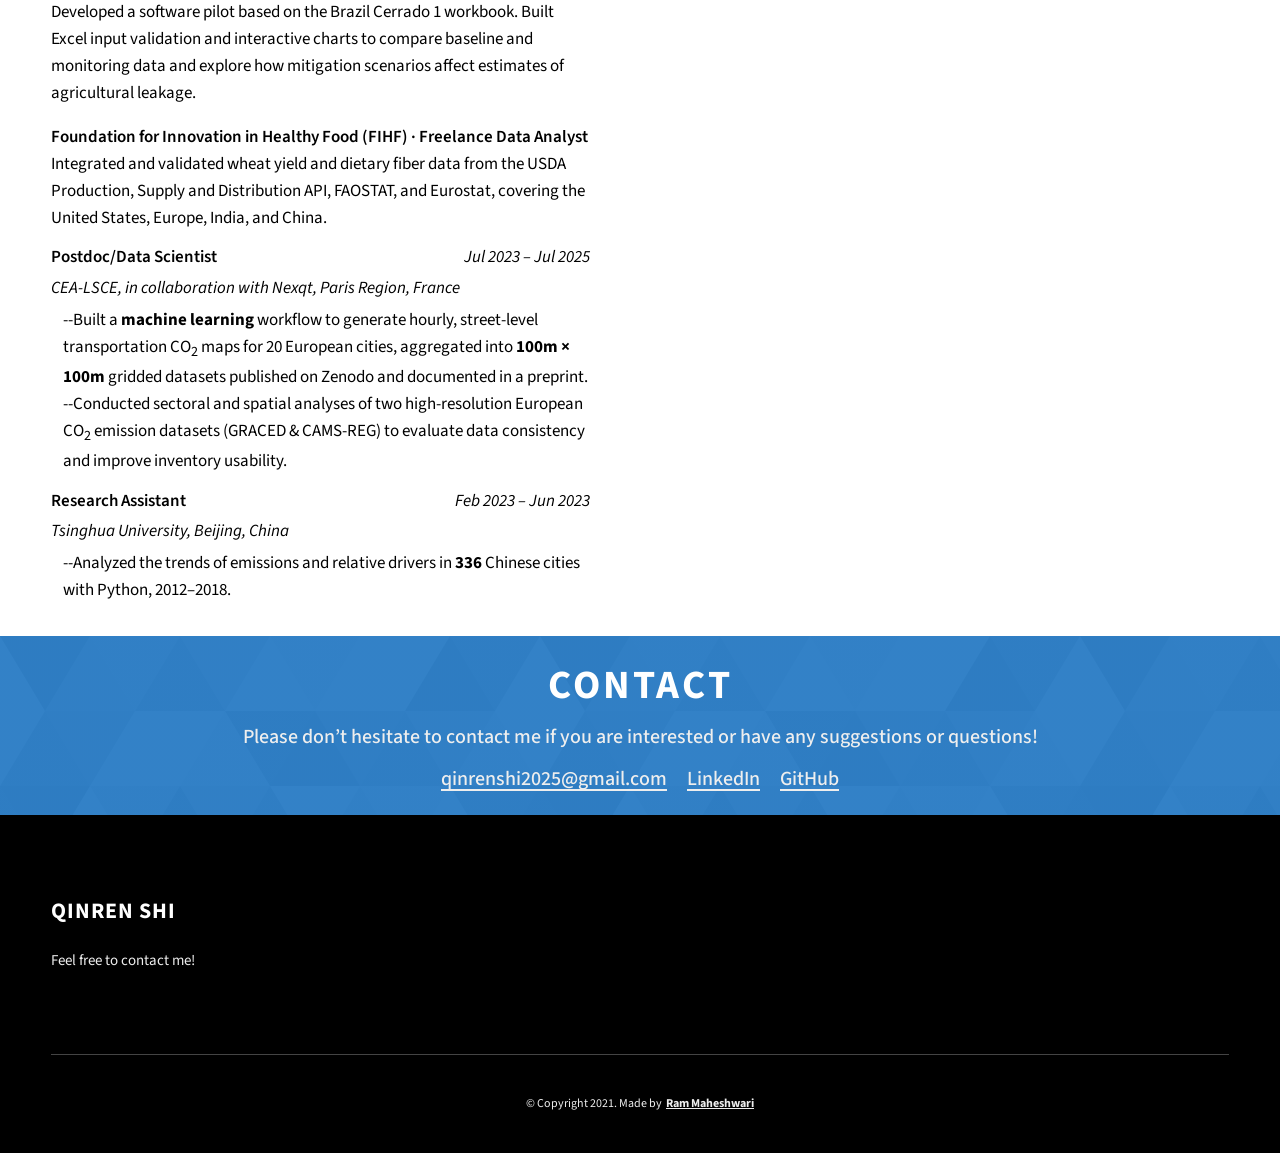
==== commit 728c896a: "Add Thrive 2050 and FIHF consulting engagements" ====
--- a/index.html
+++ b/index.html
@@ -229,13 +229,24 @@
                   <h4 class="role">Independent Climate Data &amp; Software Consultant</h4>
                   <span class="date">Mar 2026 – Present</span>
                 </div>
-                <div class="org">SustivonAI · Maritime UK ETS consulting project · Since Jul 2026 · Remote</div>
-                <ul class="bullets">
-                  <li>Authored the Project Design Document and translated maritime UK Emissions Trading Scheme (UK ETS) requirements into documented, testable calculation rules.</li>
-                  <li>Implemented validation checks for voyage and fuel-consumption records.</li>
-                  <li>Developed Python and FastAPI backend components with PostgreSQL to calculate emissions and estimate allowance requirements.</li>
-                </ul>
-                <a class="portfolio-experience-link" href="./project-sustivon.html">View the SustivonAI project →</a>
+                <section class="consulting-project">
+                  <h5 class="role">SustivonAI · Maritime UK ETS</h5>
+                  <p class="org">Since Jul 2026 · Remote</p>
+                  <ul class="bullets">
+                    <li>Authored the Project Design Document and translated maritime UK Emissions Trading Scheme (UK ETS) requirements into documented, testable calculation rules.</li>
+                    <li>Implemented validation checks for voyage and fuel-consumption records.</li>
+                    <li>Developed Python and FastAPI backend components with PostgreSQL to calculate emissions and estimate allowance requirements.</li>
+                  </ul>
+                  <a class="portfolio-experience-link" href="./project-sustivon.html">View the SustivonAI project →</a>
+                </section>
+                <section class="consulting-project">
+                  <h5 class="role">Thrive 2050 · Verra Project Platform Development</h5>
+                  <p>Developed a software pilot based on the Brazil Cerrado 1 workbook. Built Excel input validation and interactive charts to compare baseline and monitoring data and explore how mitigation scenarios affect estimates of agricultural leakage.</p>
+                </section>
+                <section class="consulting-project">
+                  <h5 class="role">Foundation for Innovation in Healthy Food (FIHF) · Freelance Data Analyst</h5>
+                  <p>Integrated and validated wheat yield and dietary fiber data from the USDA Production, Supply and Distribution API, FAOSTAT, and Eurostat, covering the United States, Europe, India, and China.</p>
+                </section>
               </div>
 
               <div class="experience-item">
--- a/css/portfolio.css
+++ b/css/portfolio.css
@@ -150,6 +150,10 @@
   outline-offset: 2px;
 }
 
+.consulting-project {
+  margin-top: 1.6rem;
+}
+
 .project-cs-hero__content {
   display: flex;
   flex-direction: column;
